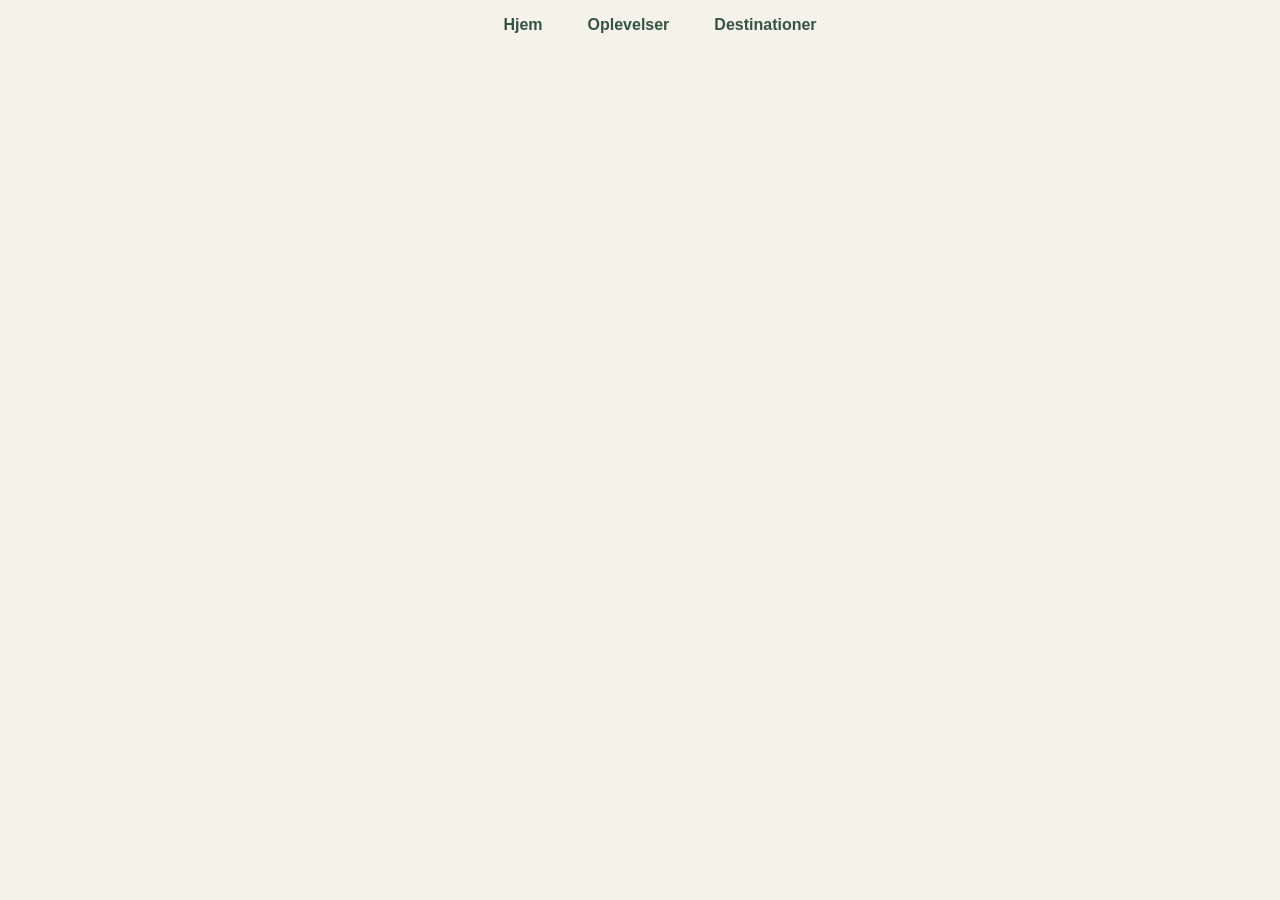
==== destinationer.html @ 6e9ac8e6 "first commit" ====
<!doctype html>
<html lang="da">
  <head>
    <meta charset="UTF-8" />
    <meta name="viewport" content="width=device-width, initial-scale=1.0" />
    <title>Tæt på DK - Home</title>
    <link rel="stylesheet" type="text/css" href="css/style.css" />
  </head>
  <body>
    <header>
      <ul>
        <li><a href="index.html">Hjem</a></li>
        <li><a href="oplevelser.html">Oplevelser</a></li>
        <li><a href="destinationer.html">Destinationer</a></li>
      </ul>
    </header>
  </body>
</html>
---- css/style.css ----
html * {
  font-family: "Segoe UI", Tahoma, Geneva, Verdana, sans-serif;
}

body {
  background-color: #f5f2e9;
  margin: 0;
}

header {
  height: 48px;
  align-content: center;
  justify-content: center;
}

.container {
  max-width: 1440px;
  width: 100%;
  margin: 0 auto;
  padding: 0 120px;
  box-sizing: border-box;
}

ul {
  display: flex;
  gap: 45px;
  justify-content: center;
}

li {
  list-style: none;
  text-decoration: none;
}

a {
  text-decoration: none;
  color: #365442;
  font-weight: bold;
}

.hero-content {
  display: flex;
  width: auto;
  gap: 48px;
  padding: 64px 0;
  align-items: center;
  justify-content: center;
}

.cta {
  width: 620px;
  padding: 0;
  gap: 24px;
  height: auto;
  display: flex;
  flex-direction: column;
  align-items: flex-start;
  flex-shrink: 0;
}

h1 {
  font-size: 56px;
  line-height: 64px;
  color: #365442;
  font-weight: 600;
  padding: 0;
  margin: 0;
}

.hero p {
  font-size: 18px;
  color: #202a25;
  padding: 0;
  margin: 0;
  line-height: 28px;
}

.hero button {
  padding: 14px 24px;
  border: none;
  background-color: #d94b42;
  border-radius: 8px;
  color: #f5f2e9;
}

.hero-img {
  height: 432px;
  width: 532px;
  border-radius: 24px;
}

/*This section is for USP section*/

.usp {
  padding: 72px 0px;
}

.usp-grid {
  justify-content: center;
  align-items: center;
  display: flex;
  gap: 48px;
  height: 160px;
}

.usp-card {
  text-align: center;
  width: 288px;
}

.usp-card p {
  color: #202a25;
}

.usp-card span {
  font-size: larger;
}

.usp-1 {
  color: #365442;
}

.usp-2 {
  color: #9eaf96;
}

.usp-3 {
  color: #6e9aaa;
}

/*This is for populære oplevelser*/

.populære-oplevelser h2 {
  margin: 0;
  color: #365442;
  font-size: 40px;
  font-weight: 600;
  align-self: flex-start;
}

.populære-oplevelser-content {
  margin: 0;
  display: flex;
  flex-direction: column;
  gap: 32px;
  width: 100%;
}

.experience-card {
  width: 282px;
  padding: 10px;
  gap: 15px;
  display: flex;
  flex-direction: column;
}

.experience-card img {
  height: 220px;
  width: 100%;
  border-radius: 16px;
  object-fit: cover;
}

.card-row {
  display: flex;
  gap: 12px;
  justify-content: center;
}

.card-title {
  font-size: 20px;
  color: #365442;
  line-height: 28px;
  font-weight: 500;
  margin: 0;
}

.card-subtitle {
  font-size: 14px;
  line-height: 20px;
  color: #202a25;
  margin: 0;
}

.community {
  background-color: #9eaf96;
  padding: 72px 0px;
}

h2 {
  margin: 0;
  color: #365442;
  font-size: 40px;
  font-weight: 600;
}

.community p {
  font-size: 18px;
  color: #202a25;
}

.community-content {
  display: flex;
  flex-direction: column;
  gap: 32px;
}

.community-content p {
  margin: 0;
}

.populære-oplevelser {
  padding: 72px 0px;
}

.community-images {
  width: 100%;
  display: flex;
  gap: 24px;
  width: 100%;
}

.community-img img {
  width: 100%;
  height: 220px;
  border-radius: 16px;
  object-fit: cover;
}

.community-img {
  width: 100%;
}

.final-cta {
  padding: 72px 0px;
}

.final-cta-content {
  display: flex;
  flex-direction: column;
  align-items: center;
  gap: 20px;
  text-align: center;
}

.final-cta-content button {
  padding: 14px 24px;
  border: none;
  background-color: #d94b42;
  border-radius: 8px;
  color: #f5f2e9;
  max-width: 179px;
}

.final-cta-content p {
  font-size: 18px;
  margin: 0;
}

footer {
  background-color: #365442;
  padding: 52px 0px;
}

h4 {
  color: #f5f2e9;
}

.footer-top {
  display: flex;
  justify-content: center;
  width: 100%;
  gap: 48px;
}

.brand {
  display: flex;
  align-items: center;
  flex-direction: column;
}

.brand p {
  margin: 0;
  color: #f5f2e9;
}

.social {
  display: flex;
  align-items: center;
  flex-direction: column;
}

.social p {
  margin: 0;
  color: #f5f2e9;
}

.newsletter {
  display: flex;
  align-items: center;
  flex-direction: column;
}

.newsletter p {
  margin: 0;
  color: #f5f2e9;
}
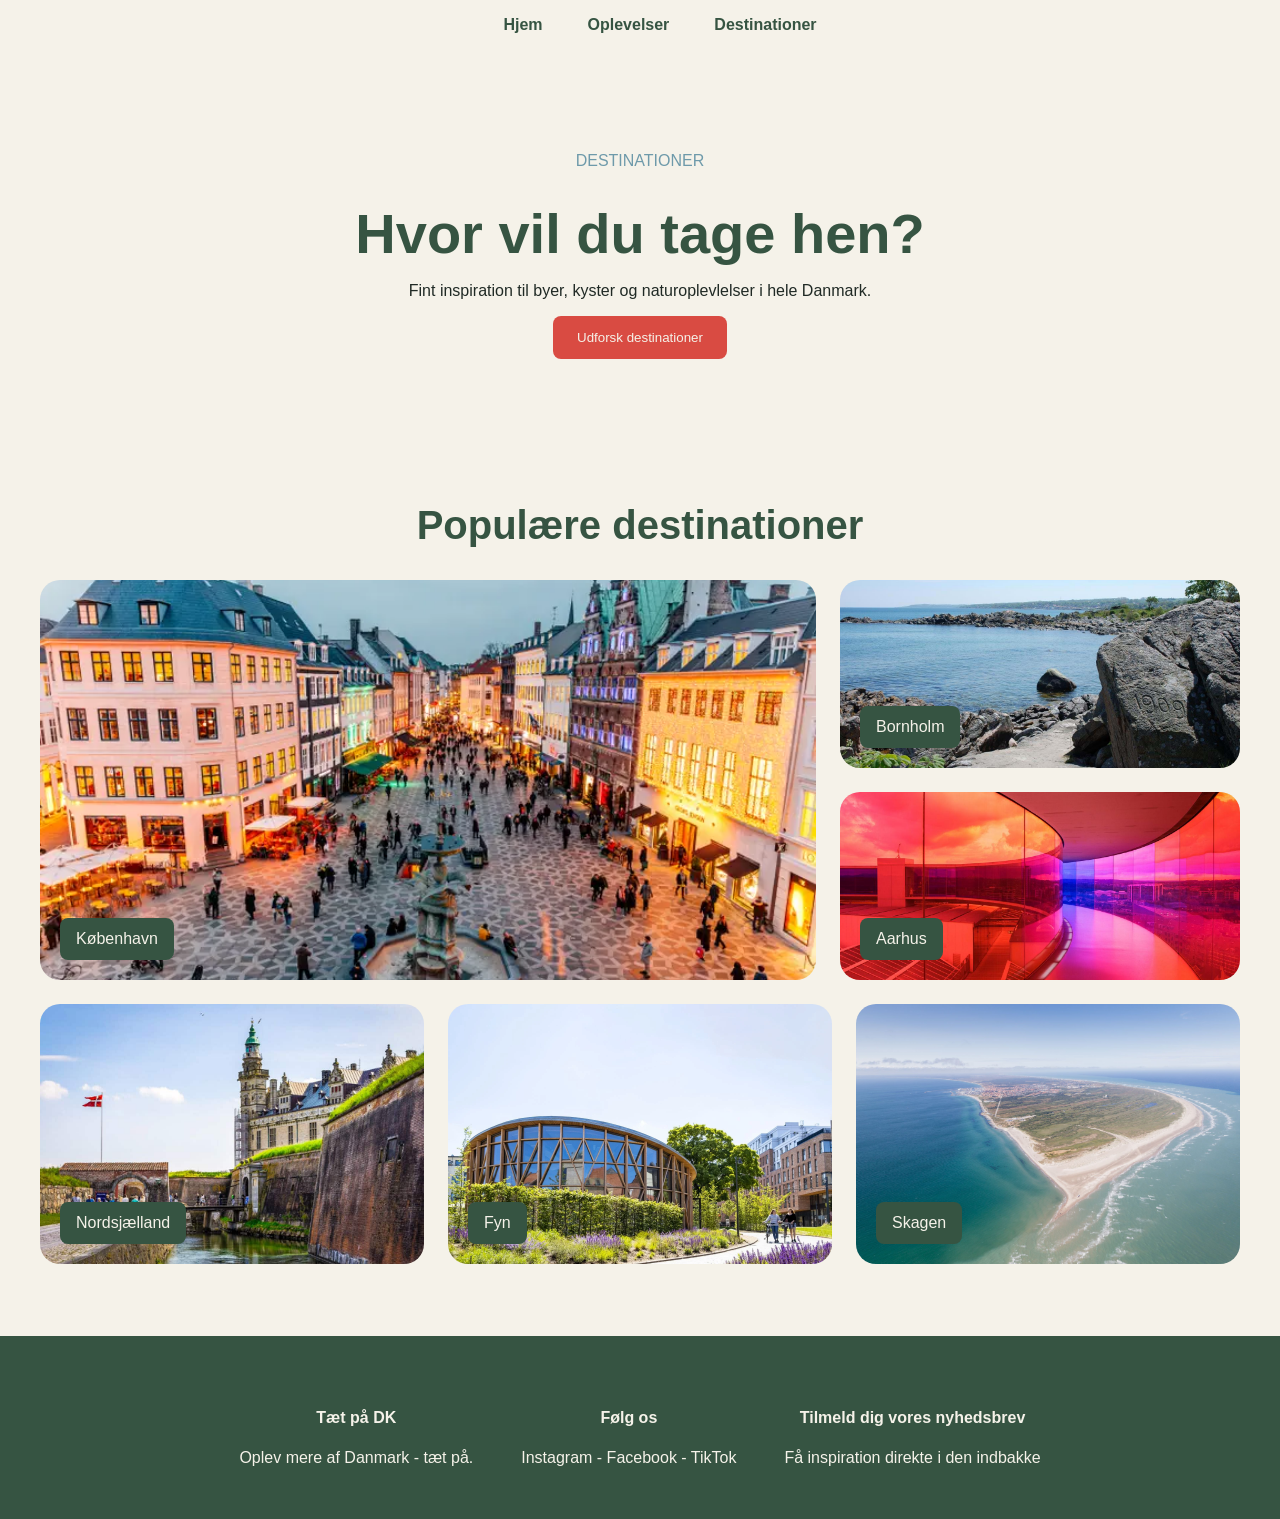
==== commit 18b80b1a: "destinationer-done" ====
--- a/destinationer.html
+++ b/destinationer.html
@@ -3,7 +3,7 @@
   <head>
     <meta charset="UTF-8" />
     <meta name="viewport" content="width=device-width, initial-scale=1.0" />
-    <title>Tæt på DK - Home</title>
+    <title>Tæt på DK - Destinationer</title>
     <link rel="stylesheet" type="text/css" href="css/style.css" />
   </head>
   <body>
@@ -14,5 +14,80 @@
         <li><a href="destinationer.html">Destinationer</a></li>
       </ul>
     </header>
+    <main>
+      <section class="des-hero">
+        <div class="container">
+          <div class="des-hero-content">
+            <p class="site-tag">DESTINATIONER</p>
+            <h1>Hvor vil du tage hen?</h1>
+            <p class="sub-hero">
+              Fint inspiration til byer, kyster og naturoplevlelser i hele
+              Danmark.
+            </p>
+            <button>Udforsk destinationer</button>
+          </div>
+        </div>
+      </section>
+      <section class="pop-des">
+        <div class="container">
+          <div class="pop-des-content">
+            <h2>Populære destinationer</h2>
+            <div class="des-grid">
+              <div class="top-row">
+                <div class="des-kobenhavn">
+                  <img src="assets/images/strøget.webp" />
+                  <div class="des-name">København</div>
+                </div>
+                <div class="right-stack">
+                  <div class="des-bornholm">
+                    <img src="assets/images/kysttur-bornholm.jpg" />
+                    <div class="des-name">Bornholm</div>
+                  </div>
+                  <div class="des-bornholm">
+                    <img src="assets/images/Aros4.jpeg" />
+                    <div class="des-name">Aarhus</div>
+                  </div>
+                </div>
+              </div>
+              <div class="bottom-row">
+                <div class="des-bottom">
+                  <img src="assets/images/kronborg-slot.jpg" />
+                  <div class="des-name">Nordsjælland</div>
+                </div>
+                <div class="des-bottom">
+                  <img
+                    src="assets/images/H.C.-Andersens-Hus_Bjoern_Klausen-19_Forlaenget-2022-1536x1384.webp"
+                  />
+                  <div class="des-name">Fyn</div>
+                </div>
+                <div class="des-bottom">
+                  <img src="assets/images/grenen_skagen.jpg" />
+                  <div class="des-name">Skagen</div>
+                </div>
+              </div>
+            </div>
+          </div>
+        </div>
+      </section>
+      <footer>
+        <div class="container">
+          <div class="footer-top">
+            <div class="brand">
+              <h4>Tæt på DK</h4>
+              <p>Oplev mere af Danmark - tæt på.</p>
+            </div>
+            <div class="social">
+              <h4>Følg os</h4>
+              <p>Instagram - Facebook - TikTok</p>
+            </div>
+            <div class="newsletter">
+              <h4>Tilmeld dig vores nyhedsbrev</h4>
+              <p>Få inspiration direkte i den indbakke</p>
+            </div>
+          </div>
+          <div class="footer-bottom"></div>
+        </div>
+      </footer>
+    </main>
   </body>
 </html>
--- a/css/style.css
+++ b/css/style.css
@@ -305,3 +305,112 @@
   margin: 0;
   color: #f5f2e9;
 }
+
+.des-hero {
+  padding-top: 88px;
+  padding-bottom: 72px;
+}
+
+.des-hero-content {
+  display: flex;
+  flex-direction: column;
+  align-items: center;
+  gap: 16px;
+}
+
+.des-hero-content button {
+  padding: 14px 24px;
+  border: none;
+  background-color: #d94b42;
+  border-radius: 8px;
+  color: #f5f2e9;
+}
+
+.site-tag {
+  color: #6e9aaa;
+}
+
+.sub-hero {
+  color: #202a25;
+  margin: 0;
+}
+
+.pop-des-content {
+  display: flex;
+  flex-direction: column;
+  align-items: center;
+  gap: 32px;
+  padding: 72px 0;
+}
+
+.des-grid {
+  display: flex;
+  flex-direction: column;
+  gap: 24px;
+  max-width: 1200px;
+}
+
+.des-name {
+  background-color: #365442;
+  color: #f5f2e9;
+  padding: 12px 16px;
+  border-radius: 8px;
+  position: absolute;
+  bottom: 20px;
+  left: 20px;
+}
+
+.top-row {
+  display: flex;
+  gap: 24px;
+}
+
+.des-kobenhavn {
+  width: 776px;
+  height: 400px;
+  position: relative;
+}
+
+.des-kobenhavn img {
+  height: 100%;
+  width: 100%;
+  object-fit: cover;
+  border-radius: 20px;
+}
+
+.right-stack {
+  display: flex;
+  flex-direction: column;
+  gap: 24px;
+}
+
+.des-bornholm {
+  position: relative;
+  width: 400px;
+  height: 188px;
+}
+
+.des-bornholm img {
+  height: 100%;
+  width: 100%;
+  object-fit: cover;
+  border-radius: 20px;
+}
+
+.bottom-row {
+  display: flex;
+  gap: 24px;
+}
+
+.des-bottom {
+  width: 384px;
+  height: 260px;
+  position: relative;
+}
+
+.des-bottom img {
+  height: 100%;
+  width: 100%;
+  object-fit: cover;
+  border-radius: 20px;
+}
